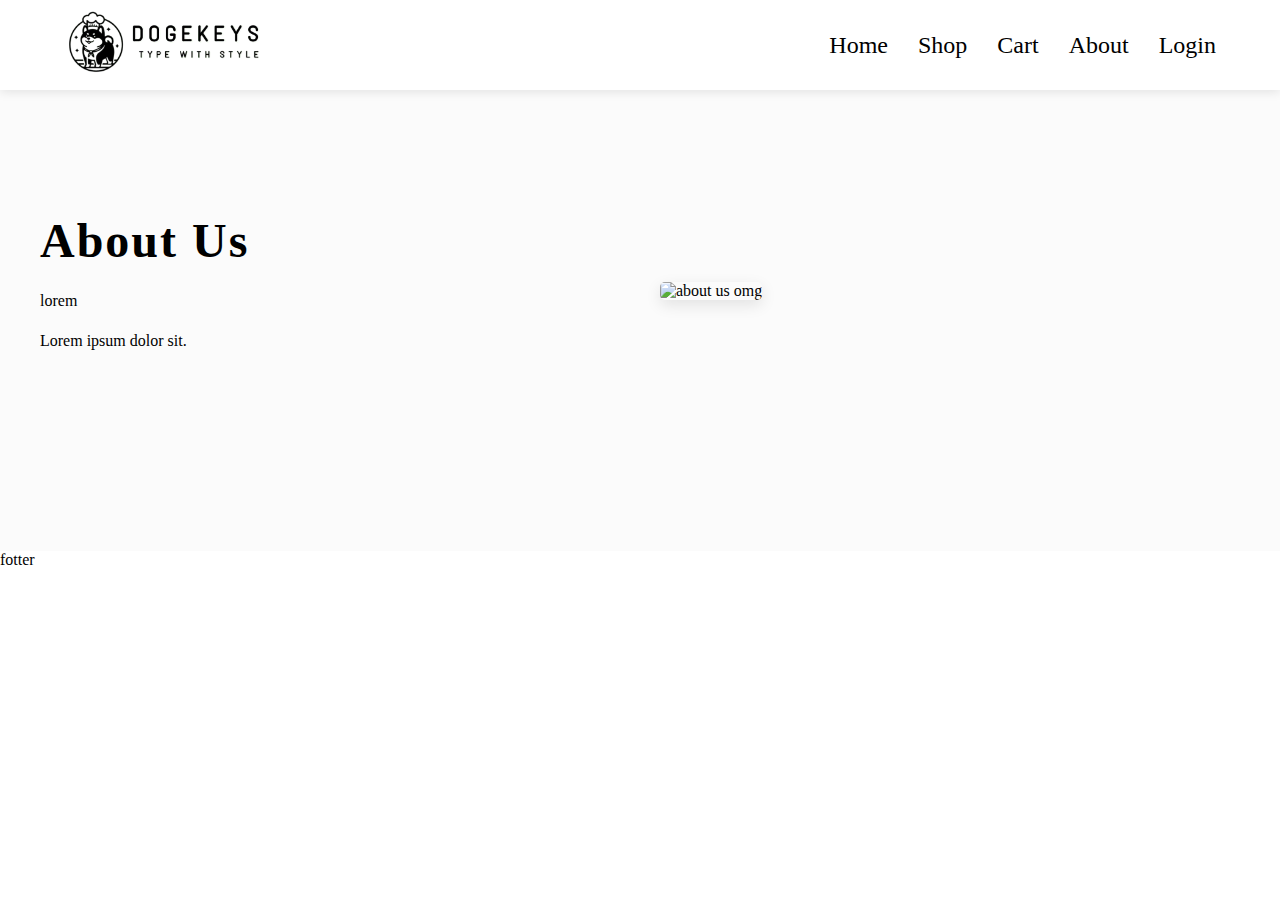
==== About.html @ 9b7752d7 "started to do the cards" ====
<!DOCTYPE html>
<html lang="en">
<head>
  <meta charset="UTF-8">
  <meta name="viewport" content="width=device-width, initial-scale=1.0">
  <title>Store R</title>
  <link href="https://fonts.googleapis.com/icon?family=Material+Icons" rel="stylesheet">
  <link rel="stylesheet" href="css/stylesheet.css">
</head>
<body class="shop-site">
  
  
  
  <header>
    <h1><img src="img/Logo.png" alt="Doge Keys"> </h1>
    <a href="index.html" class="back-to-home">
      <i class="material-icons">arrow_back</i> 
    </a>
    <nav class="desktop-nav">
      <ul>
        <li><a href="index.html">Home</a></li>
        <li><a href="Shop.html">Shop</a></li>
        <li><a href="Cart.html">Cart</a></li>
        <li><a href="About.html">About</a></li>
        <li><a href="index.html">Login</a></li>
      </ul>
    </nav>
  </header>
  

  <main class="about-main">
    <div class="about-sub">
        <div class="about-text">
            <h1>About Us</h1>
            <p>lorem</p>
            <p>Lorem ipsum dolor sit.</p>
        </div>
        <div class="about-img">
            <img src="img/IMG_20250321_085318.jpg" alt="about us omg">
        </div>
    </div>

    <div class="team-container">
        
  </main>

  <footer>
    <p>fotter</p>
  </footer>
  <script src="js/main.js"></script>
  
  
  
  
  
  
  
  
  
  
  
  
  
  
  
  
  
</body>
</html>
---- css/stylesheet.css ----
* {
    margin: 0;
    padding: 0;
    box-sizing: border-box;
    width: 100%;
}

html,body {
    width: 100%;
    height: 100%;
}


/* Gemensamt code */

.fade-layer{
    position: fixed;
    top: 50vh;
    left: 0;
    right: 0;
    bottom: 0;
    display: none;
    z-index: 5;
}

.fade-layer.visible{
    display: block;
}



/* Featured Section */
.featured-section {
    padding: 60px 5%;
    background-color: white;
}

.featured-section h2 {
    text-align: center;
    margin-bottom: 40px ;
    font-size: 2rem;
    color: black;
}

.product-grid {
    display: grid;
    grid-template-columns: repeat(auto-fit, minmax(300px, 1fr));
    gap: 30px;
}

.product-card {
    background: white;
    border-radius: 10px;
    box-shadow: 0 3px 5px rgba(0,0,0,0.1);
    padding: 15px;
}

.product-card h3 {
    text-align: center;
}

.product-card p {
    text-align: center;
}

.product-card:hover {
    transform: translateY(-5px);
}

.product-image img{
    width: 100%;
    height: 100%;
    object-fit: cover;
    border-radius: 10px;
}

/* Footer */

.main-footer {
    background-color:#222;
    color: white;
    padding: 60px;
}

/* Shop site */


body.shop-site header {
    background-color: white;
}


body.shop-site header img{
    margin-right: 50px;
}

body.shop-site header .back-to-home{
    justify-content: center;
    margin-left: 20px;
}

header .back-to-home{
    color: black;
    font-size: 3rem;
    cursor: pointer;
}

.product-grid {
    display: grid;
    padding: 15px;
    gap: 15px;
}

.product {
    padding: 15px;
    border-radius: 10px;
}

.product img{
    width: 100%;
    border-radius: 10px;
}

/* About us */ 

.about-main {
    padding: 40px;
    background-color: #fbfbfb;
    display: flex;
    flex-direction: column;
}

.about-sub{
    display: flex;
    flex-wrap: wrap;
    gap: 40px;
    margin-bottom: 60px;
    align-items: center;
}

.about-text {
    flex: 1;
    min-width: 300px;
}

.about-text h1{
    font-size: 3rem;
    margin-bottom: 20px;
    color: black;
}

.about-text p {
    margin-bottom: 15px;
    line-height: 1.6;
    color: black;
}

.about-img {
    flex: 1;
}
.about-img img{
    width: 100%;
    border-radius: 5px;
    box-shadow: 0 5px 15px rgba(0,0,0,0.1);
}

.team-container{

}

.team-section{

}

.team-cards {

}

.team-card {

}

.team-img{
    
}
/* Phone code */ 
@media (max-width: 500px) {
    
    body {
        display: grid;
        min-height: 100vh;
        grid-template-rows:10vh auto auto auto;
        grid-template-areas: 
        'hd'
        'mn'
        'nav'
        'ft';
    }
    
    
    
    header {
        grid-area: hd;
        display: flex;
        justify-content: space-between;
        align-items: center;
        background-color: whitesmoke;
        color: black;
        /* padding: 15px; */
    }
    
    nav {
        grid-area: nav;
        position: fixed;
        right: -100vh;
        width: 100vw;
        height: 50vh;
        transition: right 0.3s;
    }
    
    header h1 img {
        width: 200px;
    }
    
    
    main {
        grid-area: mn;
        display: flex;
        justify-content: center;
        /* padding: 10px; */
    }
    
    main img{
        max-width: auto;
        height: 40vh;
        object-fit: cover;
    }
    
    .menu {
        position:fixed;
        right:-100vw;
        height: 50vh;
        width: 100vw;
        background-color: black;
        display: flex;
        align-items: center;
        justify-content: center;
        
    }
    
    h1 {
        margin-left: 15px;
    }
    
    .menu ul{
        list-style: none;
        text-align: center;
        display: flex;
        flex-direction: column;
        align-items: center;
        padding: 0;
        width: auto;
    }
    
    .menu ul li{
        margin:10px;
        font-size: 1rem;
    }
    
    .menu ul li a {
        color: white;
        text-decoration: none;
        font-weight: bold;
        padding: 10px 20px;
        box-sizing: border-box;
    }
    
    .menu ul li a:hover {
        background-color: white;
        color: black;
        border-radius: 5px;
    }
    
    .menu-button{
        width: 40px;
        height: 40px;
        margin-right: 20px;
    }
    
    .menu-button i.material-icons{
        font-size: 2.5rem;
        width: 40px;
        height: 40px;
        
    }
    
    
    .show{
        right: 0;
    }
    
    
    .desktop-nav {
        display: none;
    }
    
}



/* For desktop */

@media (min-width: 600px) {
    
    body {
        display: grid;
        grid-template-rows:10vh auto auto auto;
        grid-template-areas:
        'hd'
        'mn'
        'ft';
    }
    
    
    header {
        grid-area: hd;
        position: sticky;
        top: 0;
        display: flex;
        justify-content: space-between;
        align-items: center;
        padding: 20px 5%;
        background-color: white;
        box-shadow: 0 2px 10px rgba(0,0,0,0.1);
        z-index: 1000;
    }
    
    h1 {
        color: white;
        font-size: 2rem;
        letter-spacing: 2px;
    }
    
    
    h1 img {
        width: 200px;
        
    }
    .desktop-nav {
        grid-area: nav;
        display: flex;
        justify-content: center;
        align-items: center;
        padding: 10px 0;
        background-color: white;
    }
    
    .desktop-nav ul {
        display: flex;
        list-style: none;
        gap: 30px;
    }
    
    .desktop-nav ul li {
        display: inline;
    }
    
    .desktop-nav ul li a {
        text-decoration: none;
        color: black;
        font-weight: 500;
        font-size: 1.5rem;
        position: relative;
        padding: 5px 0;
    }
    
    .desktop-nav ul li a::after {
        content: '';
        position: absolute;
        bottom: 0;
        left: 0;
        width: 0;
        height: 2px;
        background-color: black;
        transition: width 0.3s;
    }
    
    .desktop-nav ul li a:hover::after {
        width: 100%;
    }
    
    
    /* Main */
    
    
    main {
        grid-area: mn;
        display: flex;
        justify-content: center;
        align-items: center;
        padding: 0;
    }
    
    main img{
        max-width: 100%;
        height: 60vh;
        object-fit: cover;
        object-position: center;
    }
    
    
    
    
    /* Tarbort burger menu */
    .menu{
        display: none;
    }
    
    
    .menu-button{
        display: none;
    }

    /* Shop site */

    .material-icons{
        display:none;
    }

    body.shop-site header img{
        margin-right: 200px;
    }
    
    
    
}
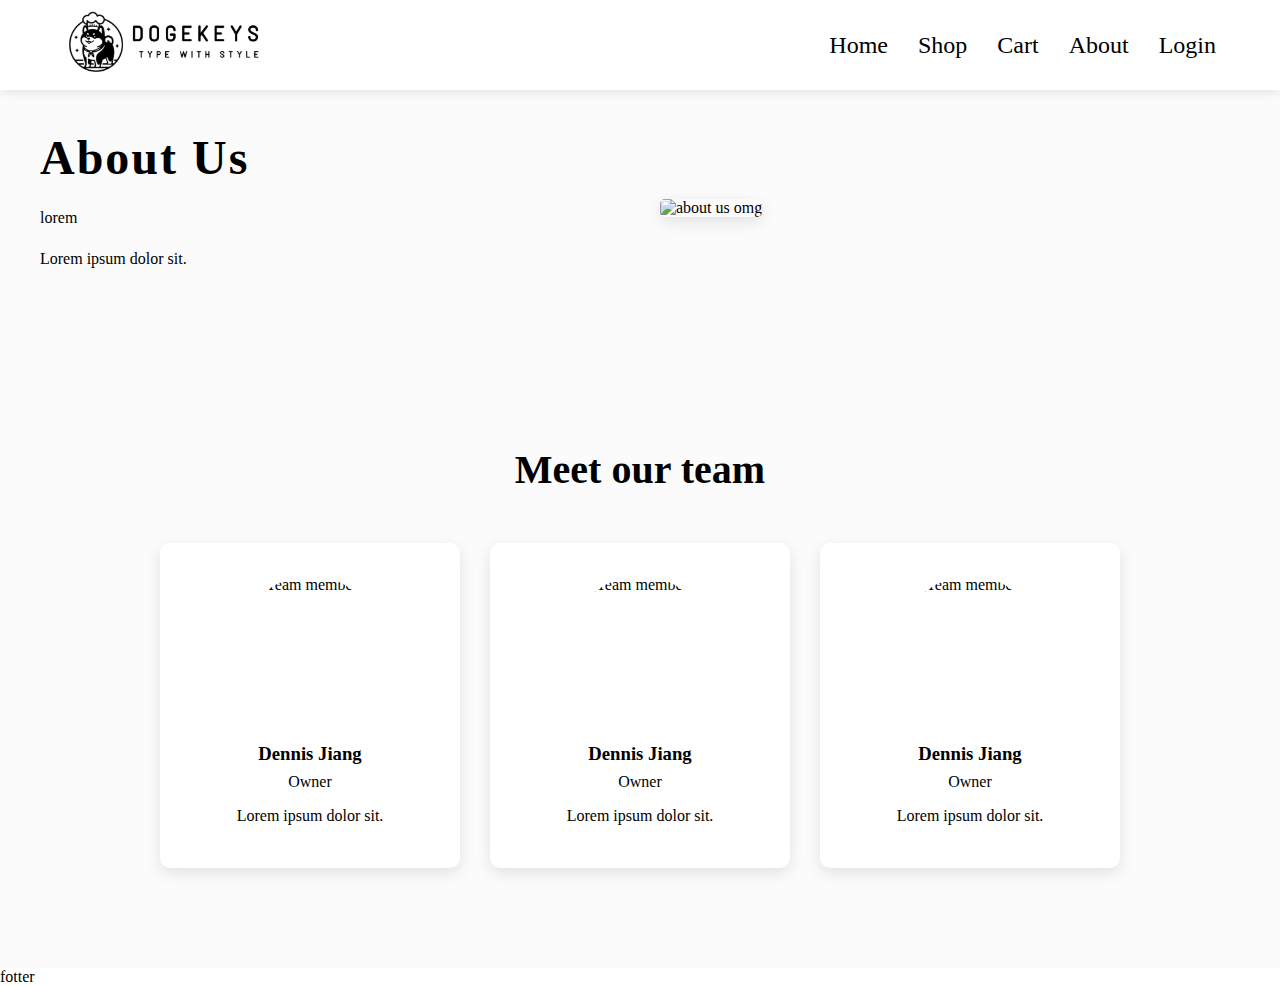
==== commit 2d720c40: "fixed sytle for about and the cards" ====
--- a/About.html
+++ b/About.html
@@ -27,43 +27,78 @@
     </nav>
   </header>
   
-
+  
   <main class="about-main">
     <div class="about-sub">
-        <div class="about-text">
-            <h1>About Us</h1>
-            <p>lorem</p>
+      <div class="about-text">
+        <h1>About Us</h1>
+        <p>lorem</p>
+        <p>Lorem ipsum dolor sit.</p>
+      </div>
+      <div class="about-img">
+        <img src="img/IMG_20250321_085318.jpg" alt="about us omg">
+      </div>
+    </div>
+    
+    <div class="team-container">
+      <section class="team-section">
+        <h2>Meet our team</h2>
+        <div class="team-cards">
+          <div class="team-card">
+            <div class="team-img">
+              <img src="img/IMG_20250321_090759.jpg" alt="Team member 1">
+            </div>
+            <h3>Dennis Jiang</h3>
+            <p>Owner</p>
             <p>Lorem ipsum dolor sit.</p>
+          </div>
+          <div class="team-card">
+            <div class="team-img">
+              <img src="img/IMG_20250321_090759.jpg" alt="Team member 1">
+            </div>
+            <h3>Dennis Jiang</h3>
+            <p>Owner</p>
+            <p>Lorem ipsum dolor sit.</p>
+          </div>
+          <div class="team-card">
+            <div class="team-img">
+              <img src="img/IMG_20250321_090759.jpg" alt="Team member 1">
+            </div>
+            <h3>Dennis Jiang</h3>
+            <p>Owner</p>
+            <p>Lorem ipsum dolor sit.</p>
+          </div>
         </div>
-        <div class="about-img">
-            <img src="img/IMG_20250321_085318.jpg" alt="about us omg">
-        </div>
+        
+        
+        
+      </div>
     </div>
+    
+  </section>
+  
+</main>
 
-    <div class="team-container">
-        
-  </main>
+<footer>
+  <p>fotter</p>
+</footer>
+<script src="js/main.js"></script>
 
-  <footer>
-    <p>fotter</p>
-  </footer>
-  <script src="js/main.js"></script>
-  
-  
-  
-  
-  
-  
-  
-  
-  
-  
-  
-  
-  
-  
-  
-  
-  
+
+
+
+
+
+
+
+
+
+
+
+
+
+
+
+
 </body>
 </html>
--- a/css/stylesheet.css
+++ b/css/stylesheet.css
@@ -165,24 +165,70 @@
 }
 
 .team-container{
-
+    width: 100%;
+    margin-top: 40px;
 }
 
 .team-section{
-
+    text-align: center;
+    padding: 60px;
+    width: 100%;
 }
 
 .team-cards {
+    display: flex;
+    flex-wrap: wrap;
+    justify-content: center;
+    gap: 30px;
+    width: 100%;
 
 }
 
 .team-card {
-
+    flex: 1;
+    max-width: 300px;
+    padding: 30px 20px;
+    background: white;
+    border-radius: 10px;
+    box-shadow: 0 5px 15px rgba(0,0,0,0.1);
+    transition: transform 0.3s;
+    
+}
+
+.team-card:hover {
+    transform: translateY(-10px);
 }
 
 .team-img{
-    
-}
+    width: 150px;
+    height: 150px;
+    margin: 0 auto 20px;
+    overflow: hidden;
+    border-radius: 50%;
+    border: 3px solid white;
+}
+
+.team-img img{
+    width: 100%;
+    height: 100%;
+    object-fit: cover;
+}
+
+.team-section h2{
+    font-size: 2.5rem;
+    margin-bottom: 50px;
+    color: black;
+
+}
+.team-card h3 {
+    margin-bottom: 5px;
+}
+
+.team-card p{
+    line-height: 1.5;
+    margin-bottom: 10px;
+}
+
 /* Phone code */ 
 @media (max-width: 500px) {
     
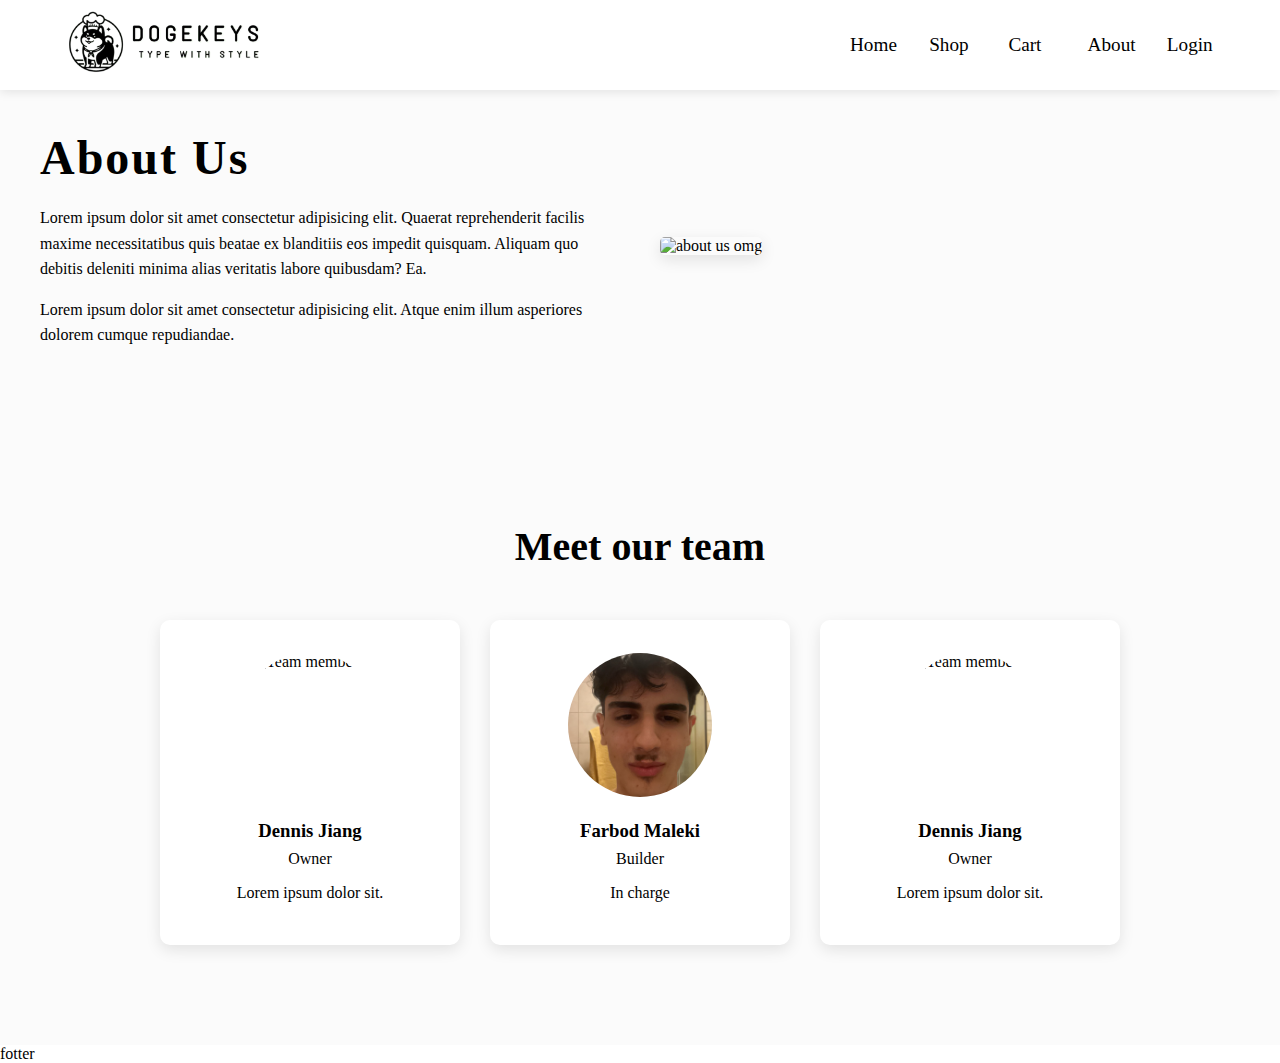
==== commit 95613671: "Started on product page. Need to fix a quantity and desciption" ====
--- a/About.html
+++ b/About.html
@@ -32,8 +32,8 @@
     <div class="about-sub">
       <div class="about-text">
         <h1>About Us</h1>
-        <p>lorem</p>
-        <p>Lorem ipsum dolor sit.</p>
+        <p>Lorem ipsum dolor sit amet consectetur adipisicing elit. Quaerat reprehenderit facilis maxime necessitatibus quis beatae ex blanditiis eos impedit quisquam. Aliquam quo debitis deleniti minima alias veritatis labore quibusdam? Ea.</p>
+        <p>Lorem ipsum dolor sit amet consectetur adipisicing elit. Atque enim illum asperiores dolorem cumque repudiandae.</p>
       </div>
       <div class="about-img">
         <img src="img/IMG_20250321_085318.jpg" alt="about us omg">
@@ -54,11 +54,11 @@
           </div>
           <div class="team-card">
             <div class="team-img">
-              <img src="img/IMG_20250321_090759.jpg" alt="Team member 1">
+              <img src="img/Working1Fabbe.jpg" alt="Team member 1">
             </div>
-            <h3>Dennis Jiang</h3>
-            <p>Owner</p>
-            <p>Lorem ipsum dolor sit.</p>
+            <h3>Farbod Maleki</h3>
+            <p>Builder</p>
+            <p>In charge </p>
           </div>
           <div class="team-card">
             <div class="team-img">
--- a/css/stylesheet.css
+++ b/css/stylesheet.css
@@ -32,7 +32,7 @@
 /* Featured Section */
 .featured-section {
     padding: 60px 5%;
-    background-color: white;
+    background-color: #fbfbfb;
 }
 
 .featured-section h2 {
@@ -228,6 +228,86 @@
     line-height: 1.5;
     margin-bottom: 10px;
 }
+
+/* Prodect-Page */
+
+.product-page{
+    padding: 40px 5%;
+    margin: 0 auto;
+    width: 100%;
+    max-width: 1200px;
+}
+
+.product-container{
+    display: flex;
+    flex-wrap: wrap;
+    gap: 40px;
+
+}
+
+.product.img {
+    flex: 1;
+    min-width: 300px;
+}
+
+.main-img {
+    width: 100%;
+    height: 400px;
+    object-fit: cover;
+    border-radius: 5px;
+    margin-bottom: 10px;
+}
+
+.seb-img {
+    display: flex;
+    gap:10px 
+}
+
+.thumbnail {
+    width: 70px;
+    height: 70px;
+    object-fit: cover;
+    border-radius: 4px;
+    border: 2px solid white;
+}
+
+.product-info {
+    flex: 1;
+}
+
+.product-info h1 {
+    font-size: 2rem;
+    margin-bottom: 10px;
+}
+
+.price {
+    font-size: 1.5rem;
+    font-weight: bold;
+    margin-bottom: 20px;
+}
+
+.color-options{
+    margin: 20px ;
+}
+
+.colors {
+    display: flex;
+    gap: 10px;
+}
+
+.color {
+    width: 30px;
+    height: 30px;
+    border-radius: 50%;
+}
+
+.black { background: #222; }
+.white { background: #fff; border: 1px solid #ddd; }
+.gray { background: #888; }
+
+
+
+
 
 /* Phone code */ 
 @media (max-width: 500px) {
@@ -415,7 +495,7 @@
         text-decoration: none;
         color: black;
         font-weight: 500;
-        font-size: 1.5rem;
+        font-size: 1.2rem;
         position: relative;
         padding: 5px 0;
     }
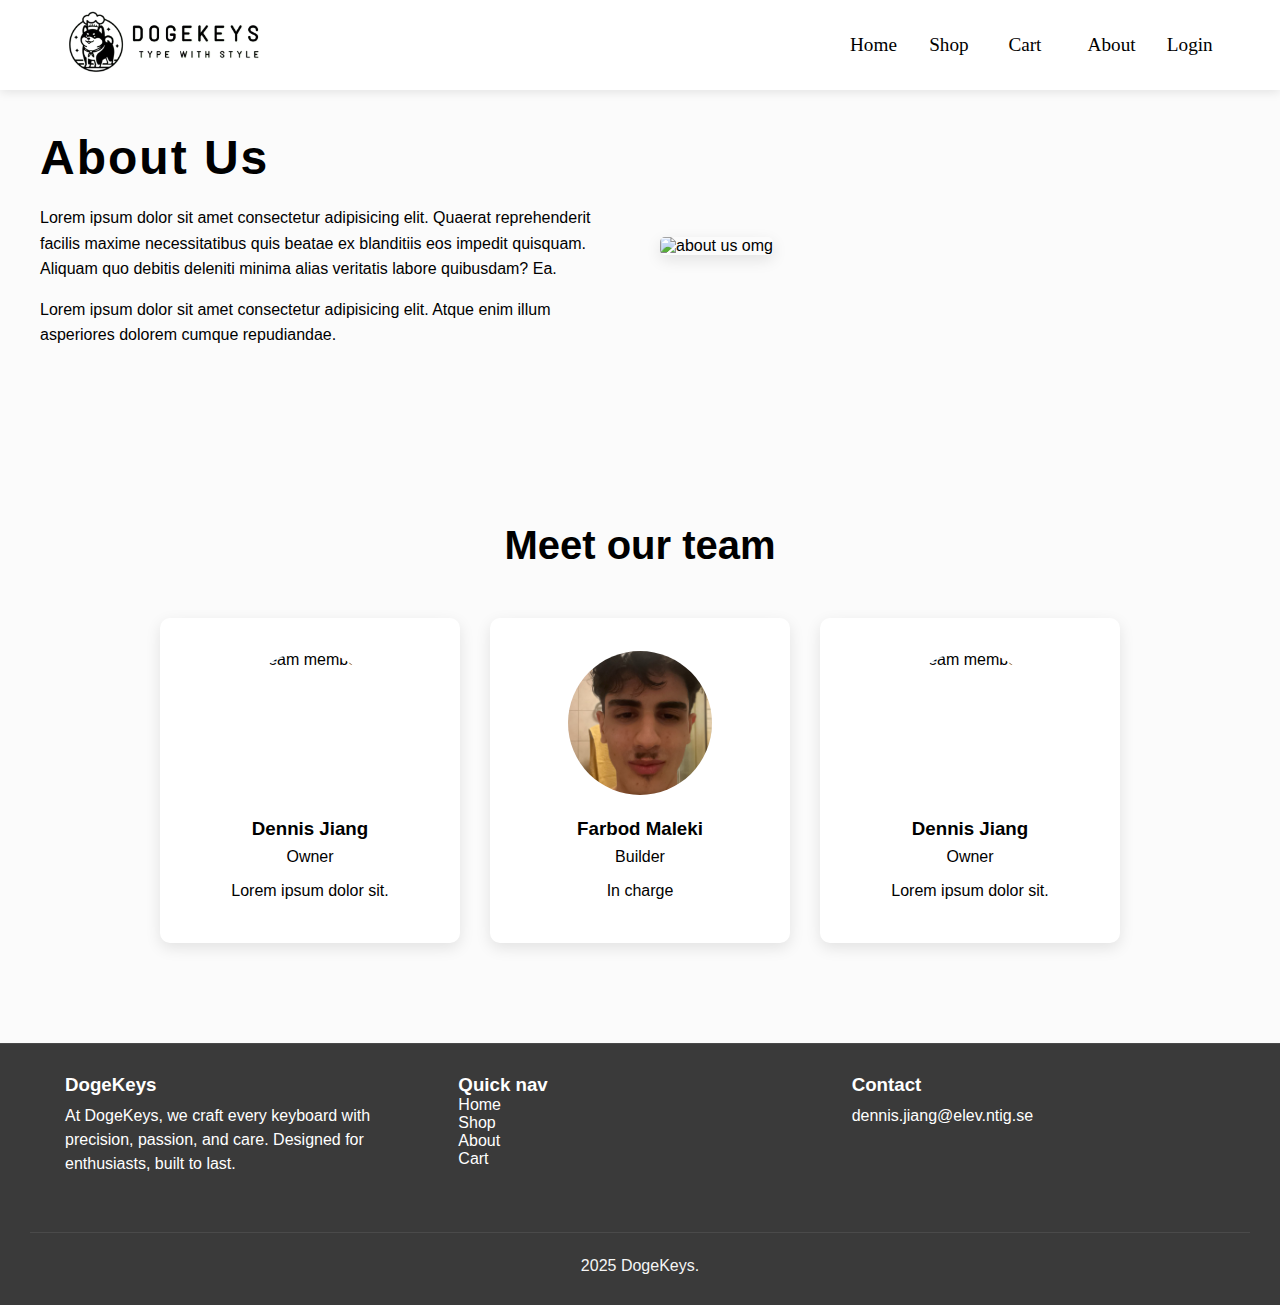
==== commit 6a1231b4: "fixed footer for all pages" ====
--- a/About.html
+++ b/About.html
@@ -79,8 +79,33 @@
   
 </main>
 
-<footer>
-  <p>fotter</p>
+<footer class="main-footer">
+  <div class="footer-context">
+    <div class="footer-section">
+      <h3>DogeKeys</h3>
+      <p>At DogeKeys, we craft every keyboard with precision, passion, and care. Designed for enthusiasts, built to last.</p>
+    </div>
+
+    <div class="footer-section">
+      <h3>Quick nav</h3>
+      <ul>
+        <li><a href="index.html">Home</a></li>
+        <li><a href="Shop.html">Shop</a></li>
+        <li><a href="About.html">About</a></li>
+        <li><a href="Cart.html">Cart</a></li>
+      </ul>
+    </div>
+
+
+    <div class="footer-section">
+      <h3>Contact</h3>
+      <p>dennis.jiang@elev.ntig.se</p>
+    </div>
+  </div>
+
+  <div class="footer-bottom">
+    <p>2025 DogeKeys.</p>
+  </div>
 </footer>
 <script src="js/main.js"></script>
 
--- a/css/stylesheet.css
+++ b/css/stylesheet.css
@@ -1,14 +1,21 @@
-* {
+@font-face{
+    font-family: myFont;
+    src:url(misc/Spartan-Regular.ttf) format("truetype");
+}
+
+
+*{
     margin: 0;
     padding: 0;
     box-sizing: border-box;
     width: 100%;
-}
-
+    font-family: myFont, sans-serif;
+}
 html,body {
     width: 100%;
     height: 100%;
 }
+
 
 
 /* Gemensamt code */
@@ -45,7 +52,8 @@
 .product-grid {
     display: grid;
     grid-template-columns: repeat(auto-fit, minmax(300px, 1fr));
-    gap: 30px;
+    gap: 60px;
+
 }
 
 .product-card {
@@ -86,7 +94,7 @@
 
 
 body.shop-site header {
-    background-color: white;
+    background-color:white;
 }
 
 
@@ -108,7 +116,7 @@
 .product-grid {
     display: grid;
     padding: 15px;
-    gap: 15px;
+    gap: 30px;
 }
 
 .product {
@@ -231,11 +239,21 @@
 
 /* Prodect-Page */
 
+.product-site{
+    background-color: #fbfbfb;
+}
+
+body.product-site header .back-to-home{
+    justify-content: center;
+    padding-left: 60px;
+}
+
 .product-page{
     padding: 40px 5%;
     margin: 0 auto;
     width: 100%;
     max-width: 1200px;
+    background-color: #fbfbfb;
 }
 
 .product-container{
@@ -245,7 +263,7 @@
 
 }
 
-.product.img {
+.product-img {
     flex: 1;
     min-width: 300px;
 }
@@ -258,7 +276,7 @@
     margin-bottom: 10px;
 }
 
-.seb-img {
+.sub-img {
     display: flex;
     gap:10px 
 }
@@ -280,6 +298,11 @@
     margin-bottom: 10px;
 }
 
+.product-name {
+    font: size 2rem;
+    color: black;
+}
+
 .price {
     font-size: 1.5rem;
     font-weight: bold;
@@ -303,11 +326,98 @@
 
 .black { background: #222; }
 .white { background: #fff; border: 1px solid #ddd; }
-.gray { background: #888; }
-
-
-
-
+.aqua { background: aqua; border: 1px solid black; }
+
+
+.quantity {
+    display: flex;
+    align-items: center;
+    gap: 10px;
+}
+
+.quantity input {
+    width: 60px;
+    padding: 5px;
+}
+
+.add_cart {
+    background: black;
+    color: white;
+    border: none;
+    padding: 15px 25px;
+    font-size: 1rem;
+    border-radius: 5px;
+    cursor: pointer;
+    margin: 20px 0;
+    width: 100%;
+    margin-top: 50px;
+}
+
+.add_cart:hover{
+    transform: translateY(-5px);
+}
+
+/* Footer */ 
+.main-footer {
+    background-color: #3a3a3a;
+    color: white;
+    padding: 30px;
+    border-top: 1px solid #4a4a4a;
+    width: 100%;
+}
+
+.footer-context {
+    display: flex;
+    flex-wrap: wrap;
+    justify-content: space-around;
+    margin: 0 auto;
+    padding: 0 20px;
+}
+
+.footer-section {
+    flex: 1;
+    margin-bottom: 1.5rem;
+    padding: 0 15px;
+}
+¨
+.footer-section h3{
+    font-size: 1.2 rem;
+    margin-bottom: 1rem;
+    color: white;
+    font-weight: 500;
+    letter-spacing: 1px;
+}
+
+.footer-section p{
+    margin: 0.5rem 0;
+    line-height: 1.5;
+    color: white;
+    font-size: 1rem;
+}
+
+.footer-section ul{
+    list-style: none;
+    padding: 0;
+}
+
+.footer-section ul li a {
+    color: white;
+    text-decoration: none;
+    font-size: 1rem;
+}
+
+.footer-section ul li a:hover {
+    color: whitesmoke;
+}
+
+.footer-bottom{
+    text-align: center;
+    padding-top: 1.5rem;
+    border-top: 1px solid #4a4a4a;
+    margin-top: 1.5rem;
+    font-size: 1rem;
+    color:whitesmoke;
+}
 
 /* Phone code */ 
 @media (max-width: 500px) {
@@ -429,6 +539,21 @@
     .desktop-nav {
         display: none;
     }
+
+    /* Product page */
+
+    .product-page {
+        padding: 20px;
+    }
+
+    .main-img {
+        height: 250px;
+    }
+    
+    .thumbnail {
+        width: 60px;
+        height: 60px;
+    }
     
 }
 
@@ -498,6 +623,7 @@
         font-size: 1.2rem;
         position: relative;
         padding: 5px 0;
+        font-family: myFont;
     }
     
     .desktop-nav ul li a::after {
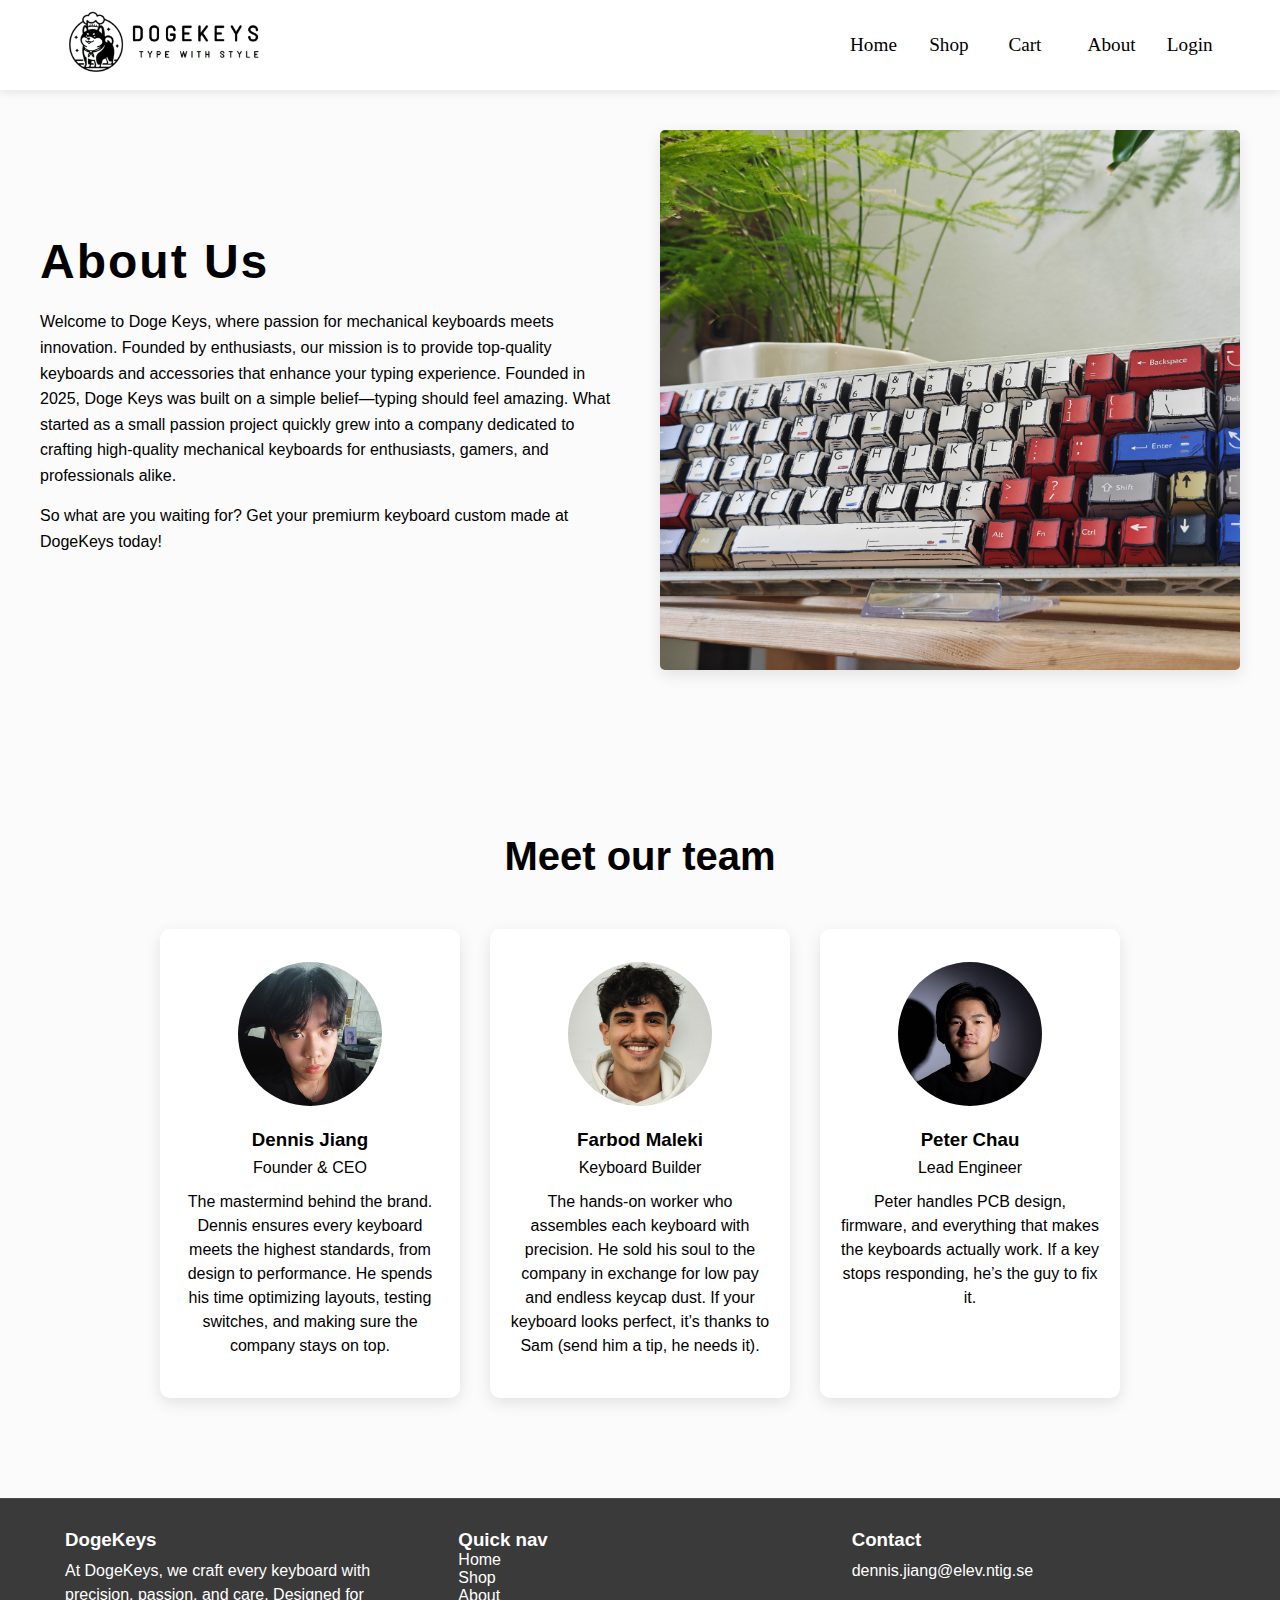
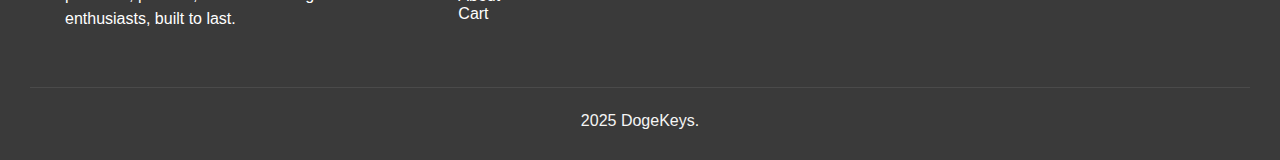
==== commit a31cae9b: "fixed text and img for about" ====
--- a/About.html
+++ b/About.html
@@ -32,11 +32,11 @@
     <div class="about-sub">
       <div class="about-text">
         <h1>About Us</h1>
-        <p>Lorem ipsum dolor sit amet consectetur adipisicing elit. Quaerat reprehenderit facilis maxime necessitatibus quis beatae ex blanditiis eos impedit quisquam. Aliquam quo debitis deleniti minima alias veritatis labore quibusdam? Ea.</p>
-        <p>Lorem ipsum dolor sit amet consectetur adipisicing elit. Atque enim illum asperiores dolorem cumque repudiandae.</p>
+        <p>​Welcome to Doge Keys, where passion for mechanical keyboards meets innovation. Founded by enthusiasts, our mission is to provide top-quality keyboards and accessories that enhance your typing experience.​ Founded in 2025, Doge Keys was built on a simple belief—typing should feel amazing. What started as a small passion project quickly grew into a company dedicated to crafting high-quality mechanical keyboards for enthusiasts, gamers, and professionals alike.</p>
+        <p>So what are you waiting for? Get your premiurm keyboard custom made at DogeKeys today!</p>
       </div>
       <div class="about-img">
-        <img src="img/IMG_20250321_085318.jpg" alt="about us omg">
+        <img src="img/About.jpg" alt="about us omg">
       </div>
     </div>
     
@@ -46,27 +46,27 @@
         <div class="team-cards">
           <div class="team-card">
             <div class="team-img">
-              <img src="img/IMG_20250321_090759.jpg" alt="Team member 1">
+              <img src="img/Dennos.jpg" alt="Team member 1">
             </div>
             <h3>Dennis Jiang</h3>
-            <p>Owner</p>
-            <p>Lorem ipsum dolor sit.</p>
+            <p>Founder & CEO</p>
+            <p>The mastermind behind the brand. Dennis ensures every keyboard meets the highest standards, from design to performance. He spends his time optimizing layouts, testing switches, and making sure the company stays on top.</p>
           </div>
           <div class="team-card">
             <div class="team-img">
-              <img src="img/Working1Fabbe.jpg" alt="Team member 1">
+              <img src="img/Fabbe.jpg" alt="Team member 2">
             </div>
             <h3>Farbod Maleki</h3>
-            <p>Builder</p>
-            <p>In charge </p>
+            <p>Keyboard Builder</p>
+            <p>The hands-on worker who assembles each keyboard with precision. He sold his soul to the company in exchange for low pay and endless keycap dust. If your keyboard looks perfect, it’s thanks to Sam (send him a tip, he needs it).</p>
           </div>
           <div class="team-card">
             <div class="team-img">
-              <img src="img/IMG_20250321_090759.jpg" alt="Team member 1">
+              <img src="img/Peter.jpg" alt="Team member 3">
             </div>
-            <h3>Dennis Jiang</h3>
-            <p>Owner</p>
-            <p>Lorem ipsum dolor sit.</p>
+            <h3>Peter Chau</h3>
+            <p>Lead Engineer</p>
+            <p>Peter handles PCB design, firmware, and everything that makes the keyboards actually work. If a key stops responding, he’s the guy to fix it.</p>
           </div>
         </div>
         
--- a/css/stylesheet.css
+++ b/css/stylesheet.css
@@ -555,6 +555,20 @@
         height: 60px;
     }
     
+
+    /* footer */
+
+    .footer-context {
+        flex-direction: column;
+    }
+
+    .footer-section {
+        margin-bottom: 2rem;
+        text-align: center;
+    }
+
+
+
 }
 
 
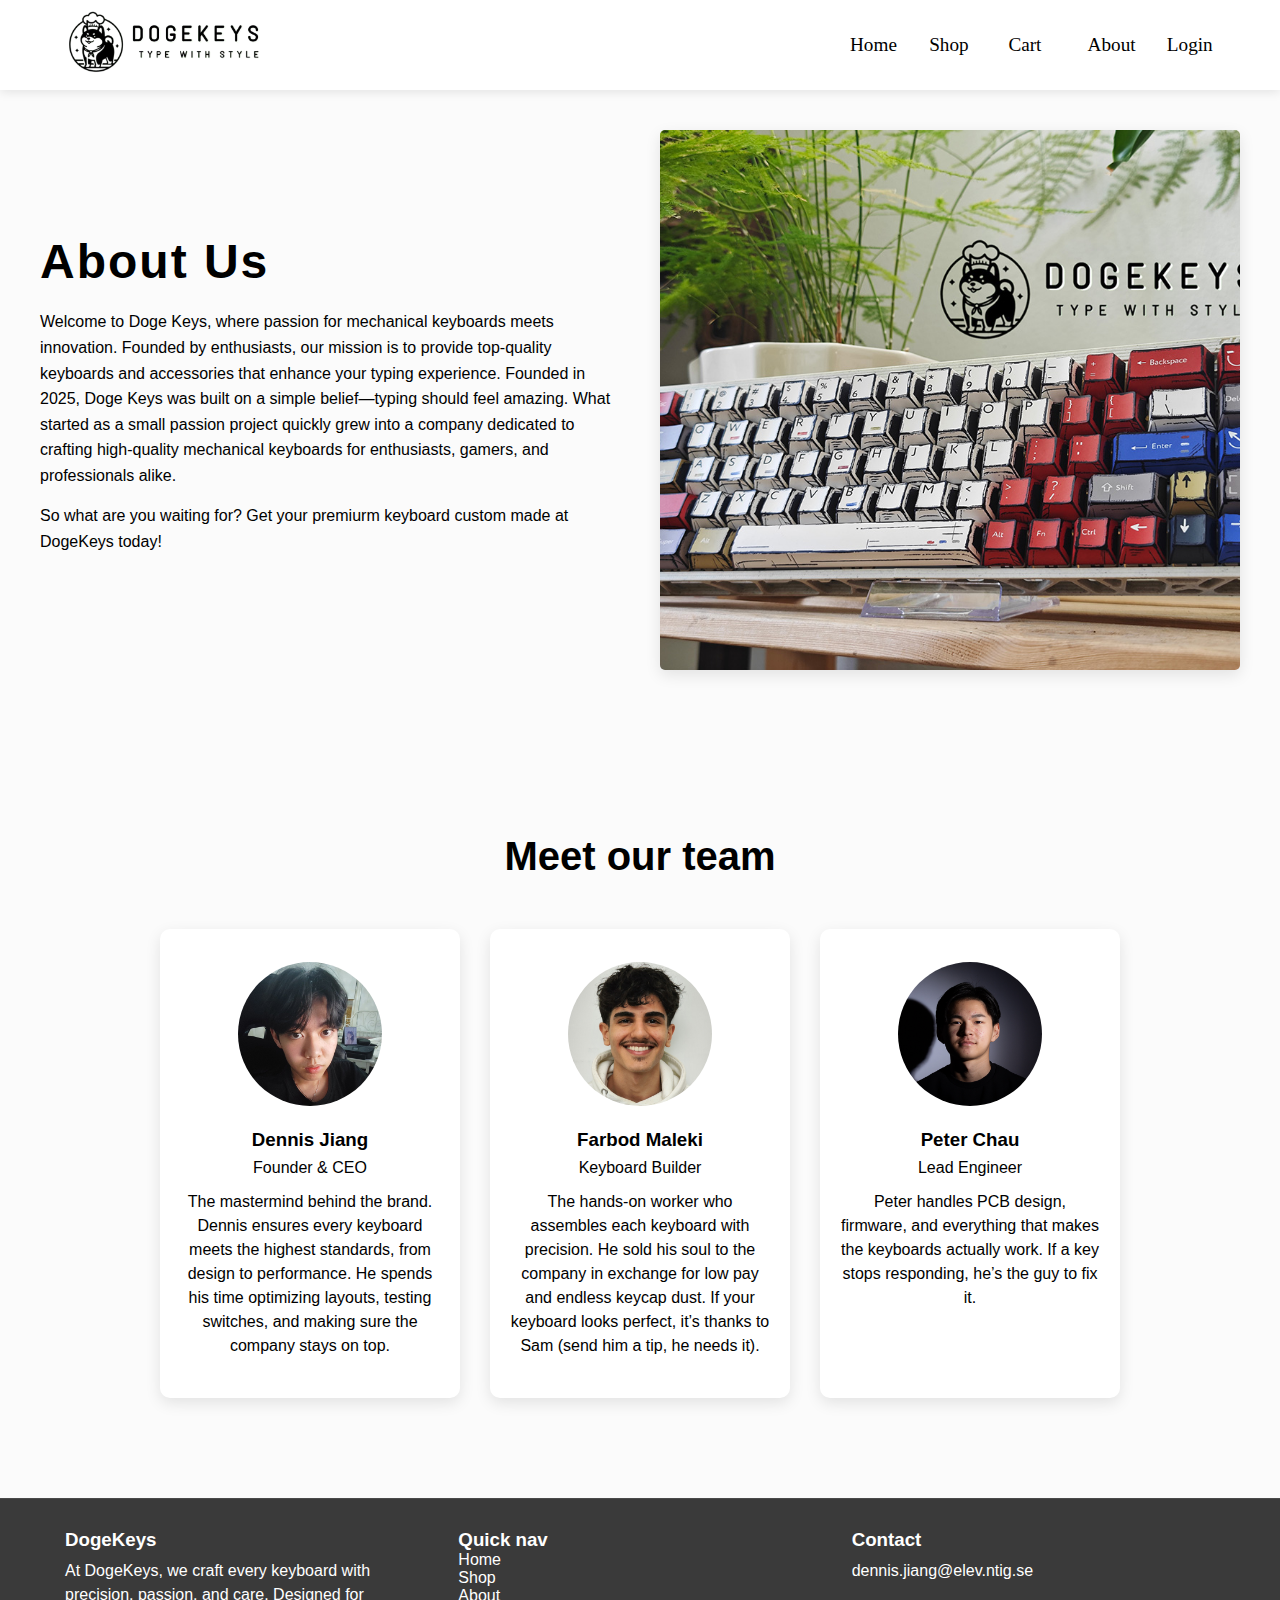
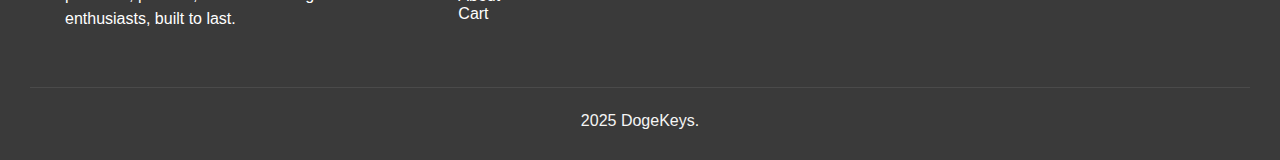
==== commit 5c4f32e7: "fixa koden" ====
--- a/About.html
+++ b/About.html
@@ -71,59 +71,56 @@
         </div>
         
         
-        
+      </section>
+    </div>
+    
+  </main>
+  
+  <footer class="main-footer">
+    <div class="footer-context">
+      <div class="footer-section">
+        <h3>DogeKeys</h3>
+        <p>At DogeKeys, we craft every keyboard with precision, passion, and care. Designed for enthusiasts, built to last.</p>
+      </div>
+      
+      <div class="footer-section">
+        <h3>Quick nav</h3>
+        <ul>
+          <li><a href="index.html">Home</a></li>
+          <li><a href="Shop.html">Shop</a></li>
+          <li><a href="About.html">About</a></li>
+          <li><a href="Cart.html">Cart</a></li>
+        </ul>
+      </div>
+      
+      
+      <div class="footer-section">
+        <h3>Contact</h3>
+        <p>dennis.jiang@elev.ntig.se</p>
       </div>
     </div>
     
-  </section>
+    <div class="footer-bottom">
+      <p>2025 DogeKeys.</p>
+    </div>
+  </footer>
+  <script src="js/main.js"></script>
   
-</main>
-
-<footer class="main-footer">
-  <div class="footer-context">
-    <div class="footer-section">
-      <h3>DogeKeys</h3>
-      <p>At DogeKeys, we craft every keyboard with precision, passion, and care. Designed for enthusiasts, built to last.</p>
-    </div>
-
-    <div class="footer-section">
-      <h3>Quick nav</h3>
-      <ul>
-        <li><a href="index.html">Home</a></li>
-        <li><a href="Shop.html">Shop</a></li>
-        <li><a href="About.html">About</a></li>
-        <li><a href="Cart.html">Cart</a></li>
-      </ul>
-    </div>
-
-
-    <div class="footer-section">
-      <h3>Contact</h3>
-      <p>dennis.jiang@elev.ntig.se</p>
-    </div>
-  </div>
-
-  <div class="footer-bottom">
-    <p>2025 DogeKeys.</p>
-  </div>
-</footer>
-<script src="js/main.js"></script>
-
-
-
-
-
-
-
-
-
-
-
-
-
-
-
-
-
+  
+  
+  
+  
+  
+  
+  
+  
+  
+  
+  
+  
+  
+  
+  
+  
 </body>
 </html>
--- a/css/stylesheet.css
+++ b/css/stylesheet.css
@@ -13,7 +13,6 @@
 }
 html,body {
     width: 100%;
-    height: 100%;
 }
 
 
@@ -27,13 +26,42 @@
     right: 0;
     bottom: 0;
     display: none;
-    z-index: 5;
+    z-index: 1000;
 }
 
 .fade-layer.visible{
     display: block;
 }
 
+
+.main-pic {
+    display: flex;
+    justify-content: center;
+    align-items: center;
+    height: 50vh;
+    width: 100%;
+    overflow: hidden;
+}
+
+.main-pic img{
+    width: 100%;
+    height: 100%;
+    object-fit: cover;
+    object-position: center;
+}
+
+.main-text{
+    position: absolute;
+    text-align: center;
+    color: white;
+    font-size: 2rem;
+    text-shadow: 2px 2px 10px rgba(0, 0, 0, 0.7);
+    margin-bottom: 400px;
+}
+
+.main-text h1 {
+    font-size: 4rem;
+}
 
 
 /* Featured Section */
@@ -53,7 +81,7 @@
     display: grid;
     grid-template-columns: repeat(auto-fit, minmax(300px, 1fr));
     gap: 60px;
-
+    
 }
 
 .product-card {
@@ -189,7 +217,7 @@
     justify-content: center;
     gap: 30px;
     width: 100%;
-
+    
 }
 
 .team-card {
@@ -226,7 +254,7 @@
     font-size: 2.5rem;
     margin-bottom: 50px;
     color: black;
-
+    
 }
 .team-card h3 {
     margin-bottom: 5px;
@@ -241,6 +269,9 @@
 
 .product-site{
     background-color: #fbfbfb;
+    display: flex;
+    flex-direction: column;
+    min-height: 100vh;
 }
 
 body.product-site header .back-to-home{
@@ -260,7 +291,7 @@
     display: flex;
     flex-wrap: wrap;
     gap: 40px;
-
+    
 }
 
 .product-img {
@@ -357,6 +388,17 @@
     transform: translateY(-5px);
 }
 
+.product-simular {
+    background: white;
+    border-radius: 10px;
+    box-shadow: 0 3px 5px rgba(0,0,0,0.1);
+    max-width: 500px;
+}
+
+.product-simular:hover {
+    transform: translateY(-5px);
+}
+
 /* Footer */ 
 .main-footer {
     background-color: #3a3a3a;
@@ -445,6 +487,11 @@
         /* padding: 15px; */
     }
     
+    .main-text{
+        font-size: 1rem;
+        z-index: 1;
+    }
+    
     nav {
         grid-area: nav;
         position: fixed;
@@ -452,6 +499,7 @@
         width: 100vw;
         height: 50vh;
         transition: right 0.3s;
+        z-index: 2;
     }
     
     header h1 img {
@@ -539,13 +587,13 @@
     .desktop-nav {
         display: none;
     }
-
+    
     /* Product page */
-
+    
     .product-page {
         padding: 20px;
     }
-
+    
     .main-img {
         height: 250px;
     }
@@ -555,20 +603,20 @@
         height: 60px;
     }
     
-
+    
     /* footer */
-
+    
     .footer-context {
         flex-direction: column;
     }
-
+    
     .footer-section {
         margin-bottom: 2rem;
         text-align: center;
     }
-
-
-
+    
+    
+    
 }
 
 
@@ -579,7 +627,7 @@
     
     body {
         display: grid;
-        grid-template-rows:10vh auto auto auto;
+        grid-template-rows:10vh auto auto;
         grid-template-areas:
         'hd'
         'mn'
@@ -686,13 +734,13 @@
     .menu-button{
         display: none;
     }
-
+    
     /* Shop site */
-
+    
     .material-icons{
         display:none;
     }
-
+    
     body.shop-site header img{
         margin-right: 200px;
     }
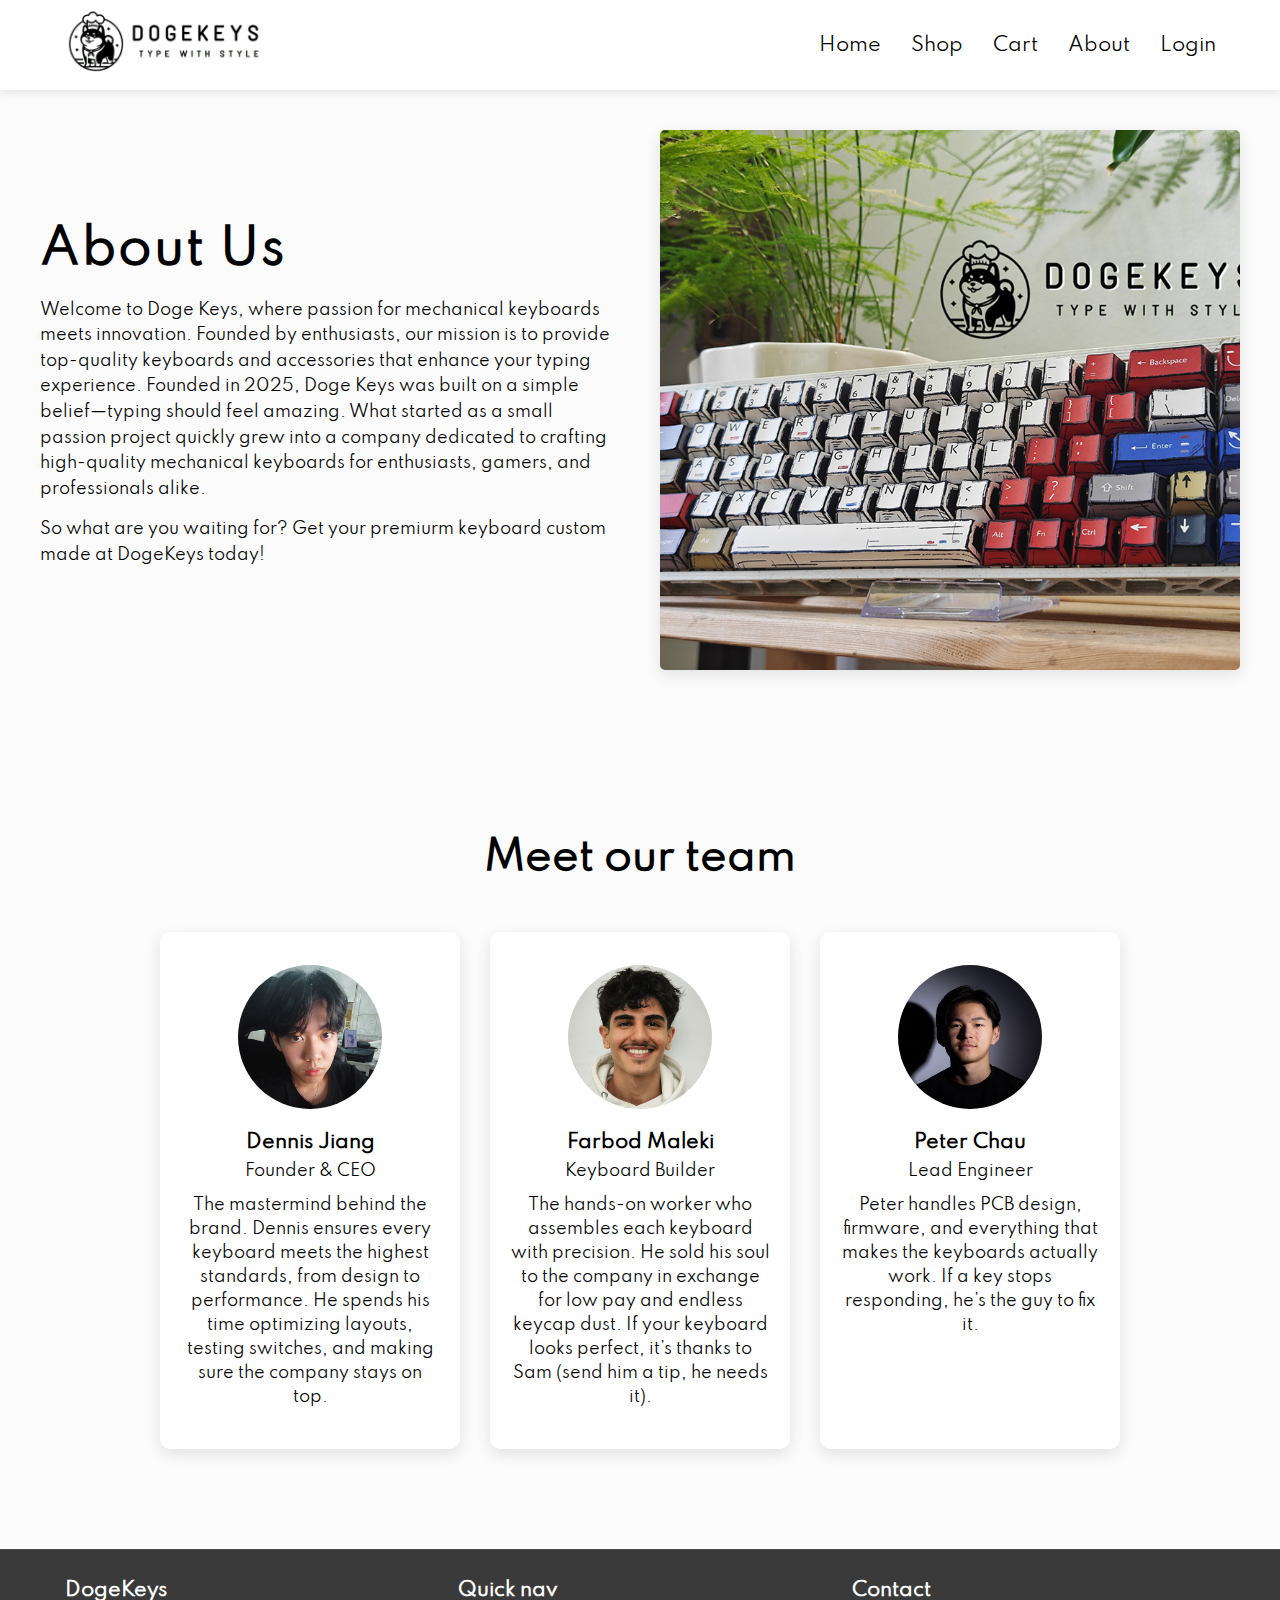
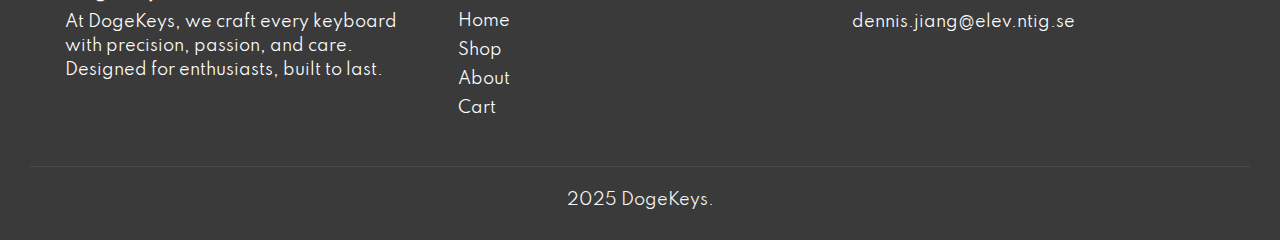
==== commit a1e7667e: "fixed img on about page for phone" ====
--- a/About.html
+++ b/About.html
@@ -36,7 +36,7 @@
         <p>So what are you waiting for? Get your premiurm keyboard custom made at DogeKeys today!</p>
       </div>
       <div class="about-img">
-        <img src="img/About.jpg" alt="about us omg">
+        <img src="img/About.jpg" alt="about us">
       </div>
     </div>
     
--- a/css/stylesheet.css
+++ b/css/stylesheet.css
@@ -1,6 +1,6 @@
 @font-face{
     font-family: myFont;
-    src:url(misc/Spartan-Regular.ttf) format("truetype");
+    src:url('/misc/Spartan-Regular.ttf') format("truetype");
 }
 
 
@@ -330,7 +330,7 @@
 }
 
 .product-name {
-    font: size 2rem;
+    font-size: 2rem;
     color: black;
 }
 
@@ -423,7 +423,6 @@
 }
 ¨
 .footer-section h3{
-    font-size: 1.2 rem;
     margin-bottom: 1rem;
     color: white;
     font-weight: 500;
@@ -440,6 +439,10 @@
 .footer-section ul{
     list-style: none;
     padding: 0;
+}
+
+.footer-section ul li{
+    margin-top: 10px;
 }
 
 .footer-section ul li a {
@@ -491,6 +494,10 @@
         font-size: 1rem;
         z-index: 1;
     }
+
+    .desktop {
+        display: none;
+    }
     
     nav {
         grid-area: nav;
@@ -515,7 +522,6 @@
     }
     
     main img{
-        max-width: auto;
         height: 40vh;
         object-fit: cover;
     }
@@ -535,6 +541,10 @@
     h1 {
         margin-left: 15px;
     }
+
+    .main-text h1{
+        font-size: 2rem;
+    }
     
     .menu ul{
         list-style: none;
@@ -577,6 +587,10 @@
         height: 40px;
         
     }
+
+    .about-img{
+        display: none;
+    }
     
     
     .show{
@@ -623,7 +637,7 @@
 
 /* For desktop */
 
-@media (min-width: 600px) {
+@media (min-width: 500px) {
     
     body {
         display: grid;
@@ -654,6 +668,9 @@
         letter-spacing: 2px;
     }
     
+    .phone {
+        display: none;
+    }
     
     h1 img {
         width: 200px;
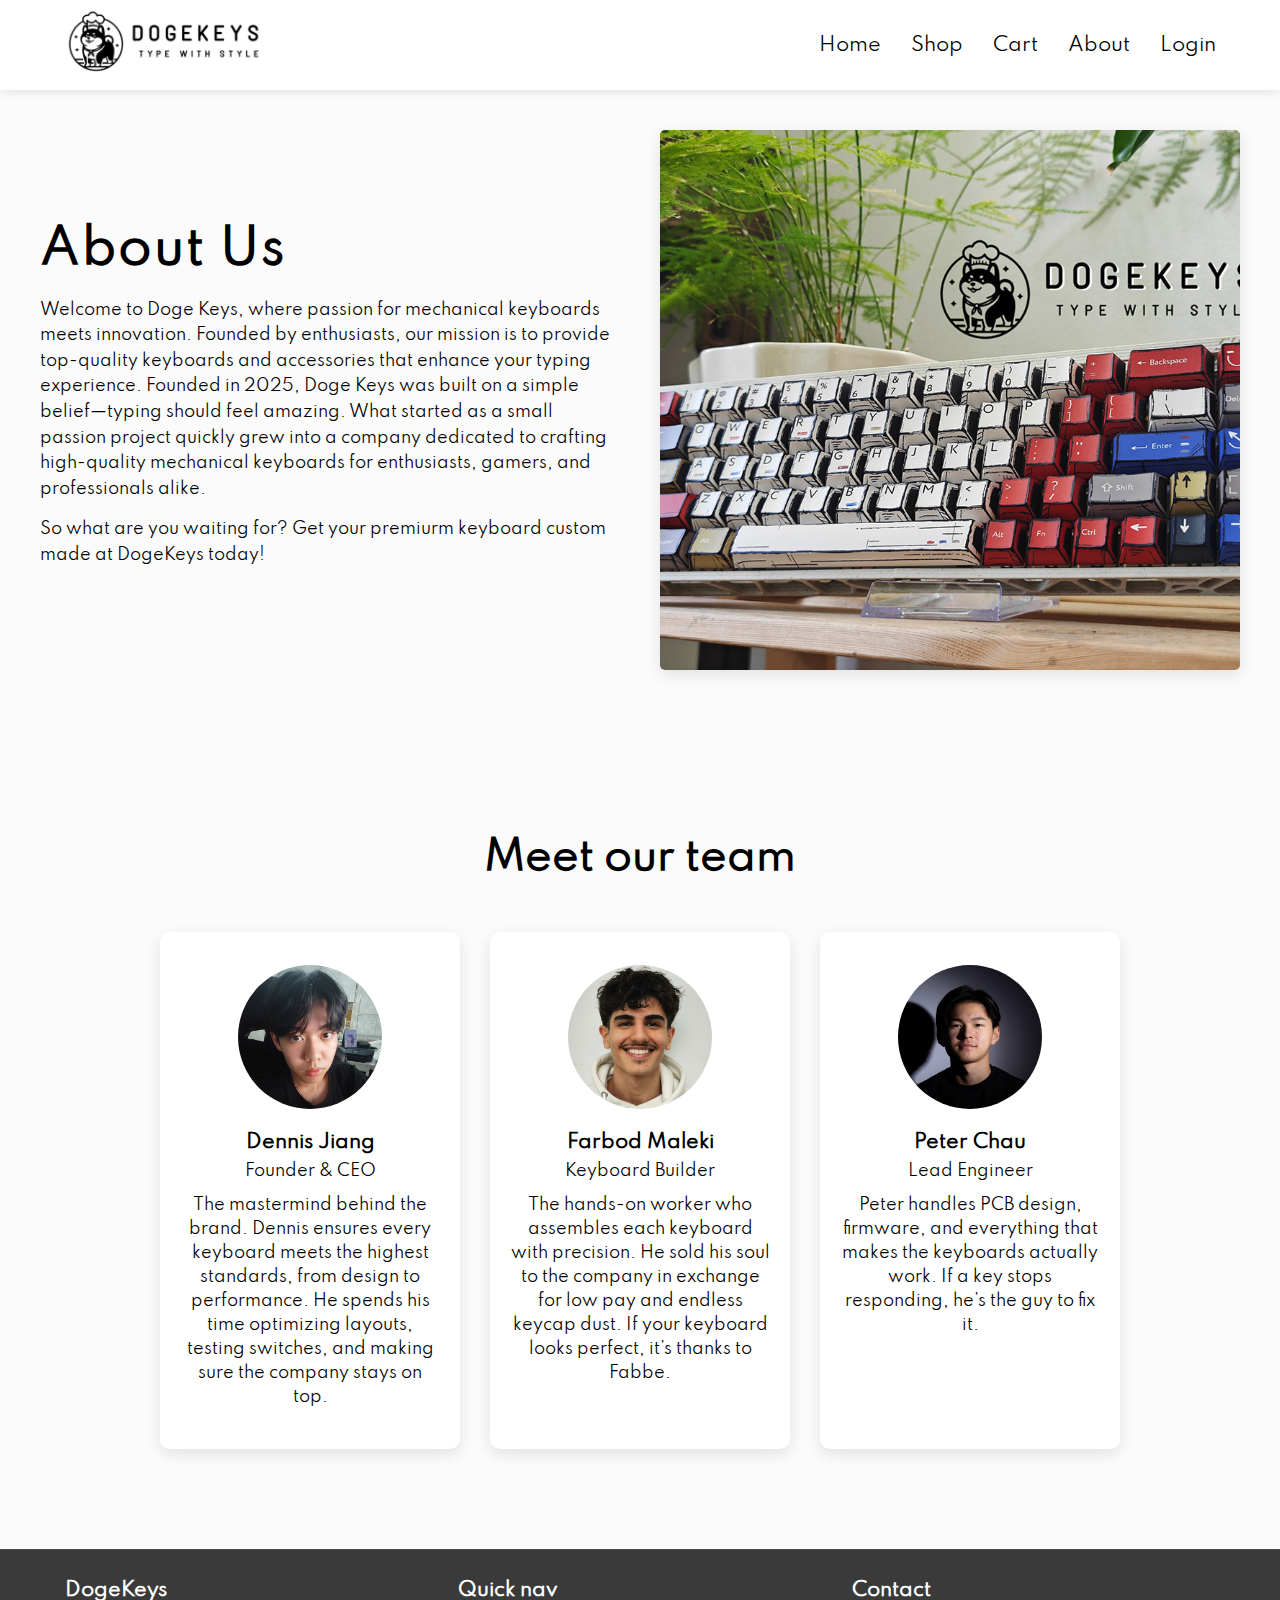
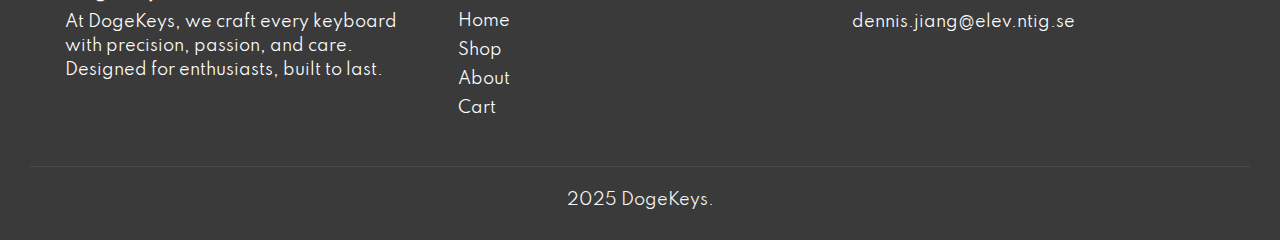
==== commit faee7e03: "inlämning" ====
--- a/About.html
+++ b/About.html
@@ -58,7 +58,7 @@
             </div>
             <h3>Farbod Maleki</h3>
             <p>Keyboard Builder</p>
-            <p>The hands-on worker who assembles each keyboard with precision. He sold his soul to the company in exchange for low pay and endless keycap dust. If your keyboard looks perfect, it’s thanks to Sam (send him a tip, he needs it).</p>
+            <p>The hands-on worker who assembles each keyboard with precision. He sold his soul to the company in exchange for low pay and endless keycap dust. If your keyboard looks perfect, it’s thanks to Fabbe.</p>
           </div>
           <div class="team-card">
             <div class="team-img">
--- a/css/stylesheet.css
+++ b/css/stylesheet.css
@@ -56,7 +56,7 @@
     color: white;
     font-size: 2rem;
     text-shadow: 2px 2px 10px rgba(0, 0, 0, 0.7);
-    margin-bottom: 400px;
+    margin-bottom: 10%;
 }
 
 .main-text h1 {
@@ -493,6 +493,7 @@
     .main-text{
         font-size: 1rem;
         z-index: 1;
+        margin-bottom: 40%;
     }
 
     .desktop {
